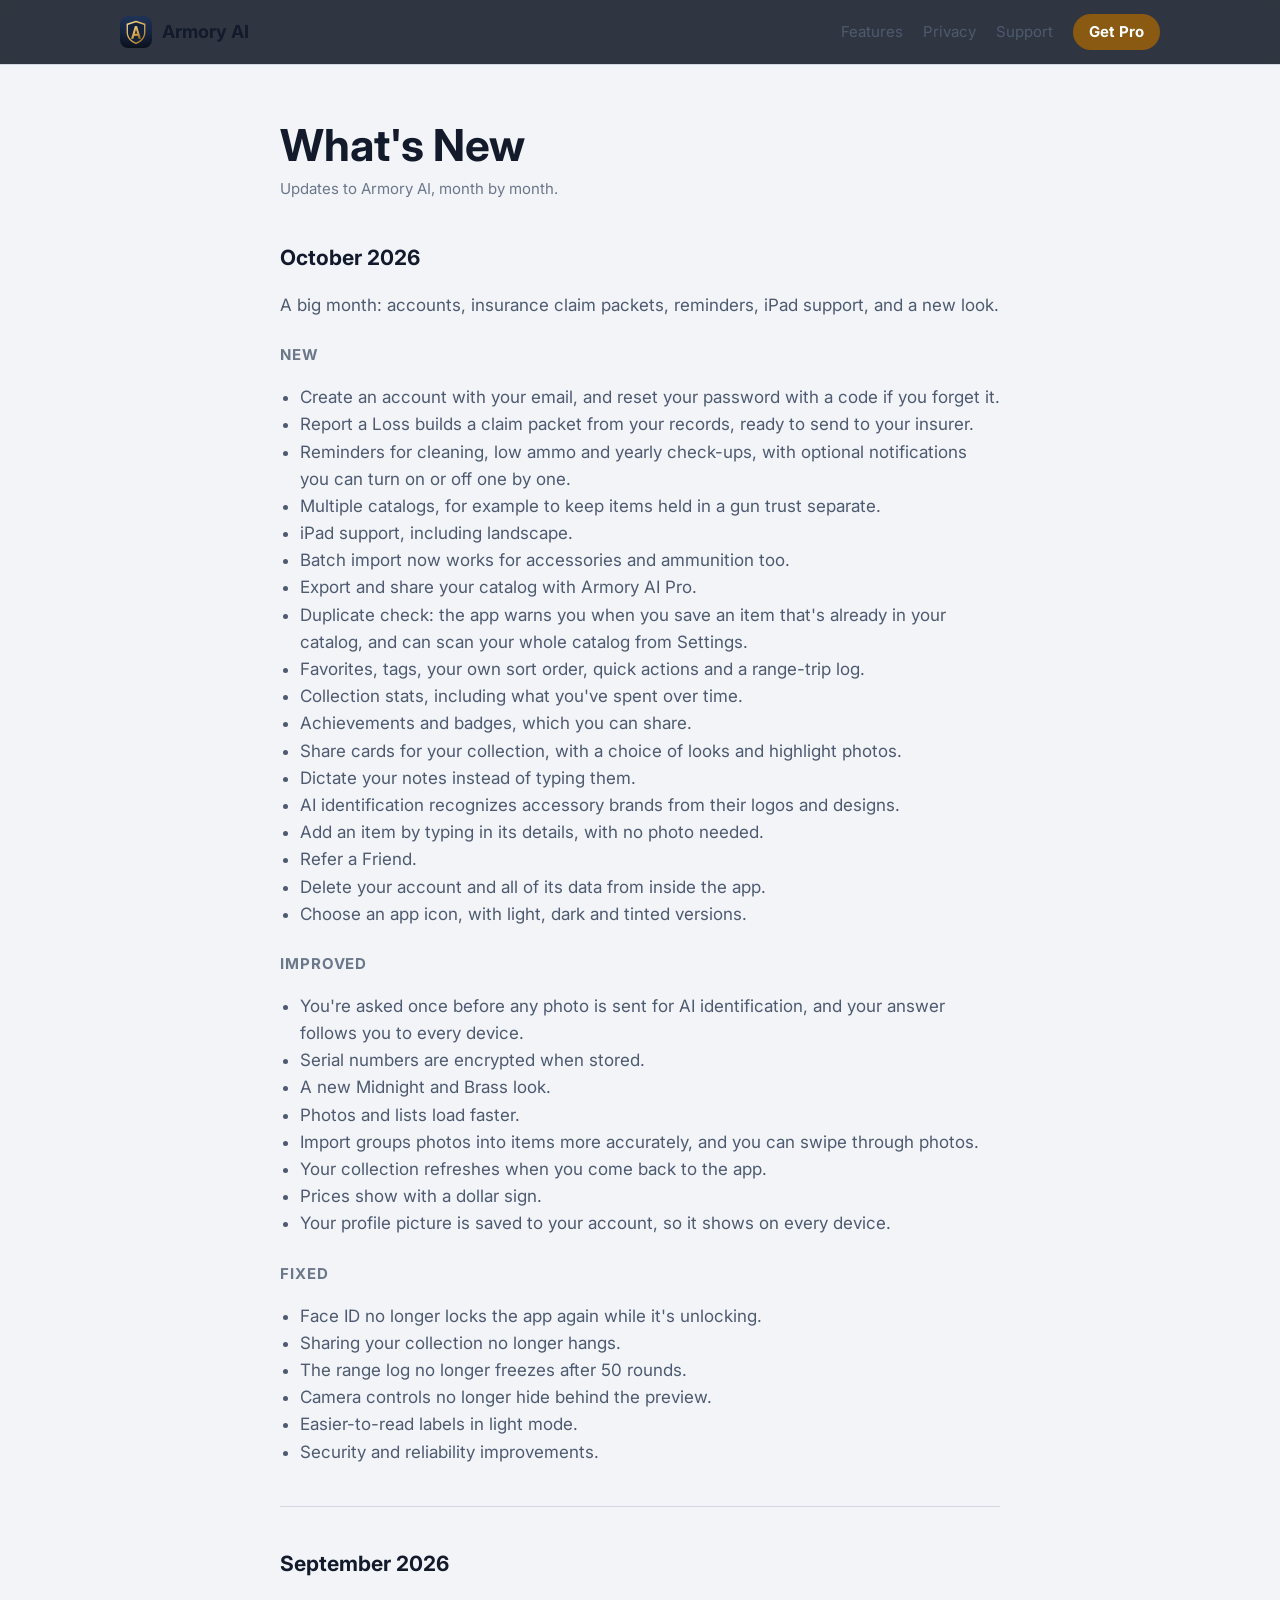
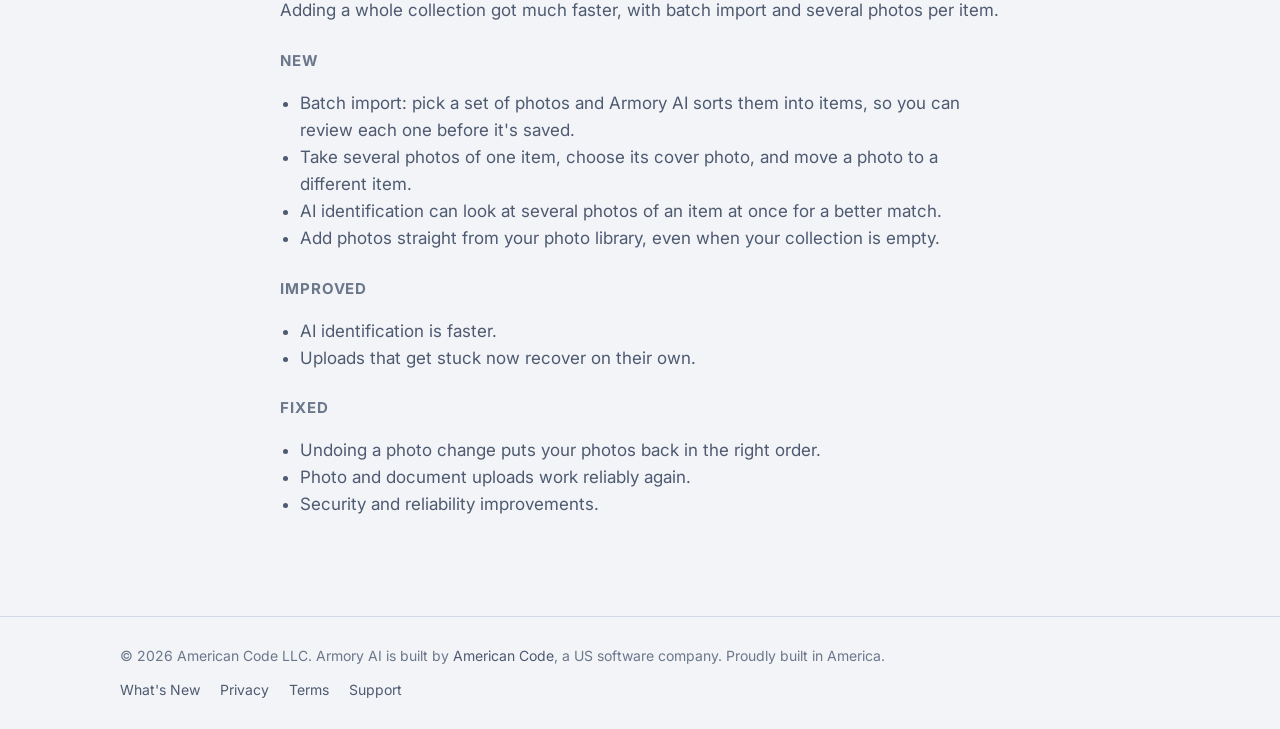
==== changelog/index.html @ abd6d8db "feat(site): What's New changelog page, one entry per month changelog/YYYY-MM.md is the source; scrip" ====
<!doctype html>
<html lang="en">
<head>
  <meta charset="utf-8">
  <meta name="viewport" content="width=device-width, initial-scale=1">
  <title>What's New · Armory AI</title>
  <meta name="description" content="What's new in Armory AI, the firearm inventory app for iPhone and iPad. October 2026: A big month: accounts, insurance claim packets, reminders, iPad support, and a new look.">
  <link rel="canonical" href="https://armoryai.app/changelog/">
  <meta name="theme-color" content="#0e1420">
  <link rel="icon" href="/assets/favicon.png">
  <link rel="apple-touch-icon" href="/assets/apple-touch-icon.png">
  <link rel="preconnect" href="https://fonts.googleapis.com">
  <link rel="preconnect" href="https://fonts.gstatic.com" crossorigin>
  <link href="https://fonts.googleapis.com/css2?family=Inter:wght@400;600;700&display=swap" rel="stylesheet">
  <link rel="stylesheet" href="/styles.css">
</head>
<body>
  <!-- Generated by scripts/build-site-changelog.py from changelog/*.md. Edit those files, not this one. -->
  <header class="site-header">
    <div class="wrap">
      <a class="brand" href="/"><img src="/assets/icon.png" alt="">Armory AI</a>
      <nav class="nav" aria-label="Main">
        <a href="/#features">Features</a>
        <a href="/privacy/">Privacy</a>
        <a href="/support/">Support</a>
        <a class="nav-cta" href="/pro/">Get Pro</a>
      </nav>
    </div>
  </header>
  <main>
    <article class="wrap prose">
      <h1>What's New</h1>
      <p class="effective">Updates to Armory AI, month by month.</p>
      <section class="release" id="2026-10">
      <h2>October 2026</h2>
      <p>A big month: accounts, insurance claim packets, reminders, iPad support, and a new look.</p>
      <h3>New</h3><ul><li>Create an account with your email, and reset your password with a code if you forget it.</li><li>Report a Loss builds a claim packet from your records, ready to send to your insurer.</li><li>Reminders for cleaning, low ammo and yearly check-ups, with optional notifications you can turn on or off one by one.</li><li>Multiple catalogs, for example to keep items held in a gun trust separate.</li><li>iPad support, including landscape.</li><li>Batch import now works for accessories and ammunition too.</li><li>Export and share your catalog with Armory AI Pro.</li><li>Duplicate check: the app warns you when you save an item that&#x27;s already in your catalog, and can scan your whole catalog from Settings.</li><li>Favorites, tags, your own sort order, quick actions and a range-trip log.</li><li>Collection stats, including what you&#x27;ve spent over time.</li><li>Achievements and badges, which you can share.</li><li>Share cards for your collection, with a choice of looks and highlight photos.</li><li>Dictate your notes instead of typing them.</li><li>AI identification recognizes accessory brands from their logos and designs.</li><li>Add an item by typing in its details, with no photo needed.</li><li>Refer a Friend.</li><li>Delete your account and all of its data from inside the app.</li><li>Choose an app icon, with light, dark and tinted versions.</li></ul>
      <h3>Improved</h3><ul><li>You&#x27;re asked once before any photo is sent for AI identification, and your answer follows you to every device.</li><li>Serial numbers are encrypted when stored.</li><li>A new Midnight and Brass look.</li><li>Photos and lists load faster.</li><li>Import groups photos into items more accurately, and you can swipe through photos.</li><li>Your collection refreshes when you come back to the app.</li><li>Prices show with a dollar sign.</li><li>Your profile picture is saved to your account, so it shows on every device.</li></ul>
      <h3>Fixed</h3><ul><li>Face ID no longer locks the app again while it&#x27;s unlocking.</li><li>Sharing your collection no longer hangs.</li><li>The range log no longer freezes after 50 rounds.</li><li>Camera controls no longer hide behind the preview.</li><li>Easier-to-read labels in light mode.</li><li>Security and reliability improvements.</li></ul>
      </section>
      <section class="release" id="2026-09">
      <h2>September 2026</h2>
      <p>Adding a whole collection got much faster, with batch import and several photos per item.</p>
      <h3>New</h3><ul><li>Batch import: pick a set of photos and Armory AI sorts them into items, so you can review each one before it&#x27;s saved.</li><li>Take several photos of one item, choose its cover photo, and move a photo to a different item.</li><li>AI identification can look at several photos of an item at once for a better match.</li><li>Add photos straight from your photo library, even when your collection is empty.</li></ul>
      <h3>Improved</h3><ul><li>AI identification is faster.</li><li>Uploads that get stuck now recover on their own.</li></ul>
      <h3>Fixed</h3><ul><li>Undoing a photo change puts your photos back in the right order.</li><li>Photo and document uploads work reliably again.</li><li>Security and reliability improvements.</li></ul>
      </section>
    </article>
  </main>
  <footer class="site-footer">
    <div class="wrap">
      <span>© 2026 American Code LLC. Armory AI is built by <a href="https://american-code.com" rel="noopener">American Code</a>, a US software company. Proudly built in America.</span>
      <nav aria-label="Footer">
        <a href="/changelog/">What's New</a>
        <a href="/privacy/">Privacy</a>
        <a href="/terms/">Terms</a>
        <a href="/support/">Support</a>
      </nav>
    </div>
  </footer>
</body>
</html>
---- styles.css ----
/* Armory AI site — "Midnight & Brass", matching client/constants/theme.ts. */
:root {
  --bg: #0e1420;
  --surface: #17202f;
  --surface-2: #212c3e;
  --border: #2a364a;
  --text: #eef1f6;
  --text-2: #a3aec0;
  --text-3: #6b778a;
  --brass: #e4b65e;
  --on-brass: #161006;
  --hero: #1d3157;
  --danger: #ff7a70;
  --max: 1080px;
  color-scheme: dark;
}
@media (prefers-color-scheme: light) {
  :root {
    --bg: #f2f4f8;
    --surface: #ffffff;
    --surface-2: #e6eaf1;
    --border: #d3d9e4;
    --text: #121a2b;
    --text-2: #4e5a70;
    --text-3: #6b778a;
    --brass: #8a5a12;
    --on-brass: #ffffff;
    --hero: #16233d;
    --danger: #b42318;
    color-scheme: light;
  }
}

* { box-sizing: border-box; }
[hidden] { display: none !important; }
html { -webkit-text-size-adjust: 100%; }
body {
  margin: 0;
  background: var(--bg);
  color: var(--text);
  font-family: Inter, system-ui, -apple-system, "Segoe UI", Roboto, sans-serif;
  font-size: 17px;
  line-height: 1.6;
}
a { color: var(--brass); }
img { max-width: 100%; display: block; }
.wrap { max-width: var(--max); margin: 0 auto; padding: 0 20px; }

/* Header */
.site-header { border-bottom: 1px solid var(--border); position: sticky; top: 0; z-index: 10; background: rgba(14, 20, 32, 0.85); -webkit-backdrop-filter: saturate(160%) blur(14px); backdrop-filter: saturate(160%) blur(14px); }
.site-header .wrap { display: flex; align-items: center; justify-content: space-between; gap: 16px; height: 64px; }
.brand { display: flex; align-items: center; gap: 10px; color: var(--text); text-decoration: none; font-weight: 700; font-size: 18px; white-space: nowrap; flex: none; }
.brand img { width: 32px; height: 32px; border-radius: 8px; }
.nav { display: flex; align-items: center; gap: 20px; font-size: 15px; white-space: nowrap; }
.nav a { color: var(--text-2); text-decoration: none; }
.nav a:hover, .nav a[aria-current="page"] { color: var(--text); }

/* Hero (always navy, like the app's summary card) */
.hero { background: radial-gradient(120% 90% at 80% 0%, #2a4577 0%, var(--hero) 45%, #0e1420 100%); color: #fff; }
.hero .wrap { display: grid; grid-template-columns: 1.1fr 0.9fr; gap: 48px; align-items: center; padding-top: 72px; padding-bottom: 72px; }
.eyebrow { color: #e8bc63; font-size: 13px; font-weight: 600; letter-spacing: 0.12em; text-transform: uppercase; margin: 0 0 12px; }
.hero h1 { font-size: clamp(40px, 6vw, 60px); line-height: 1.05; margin: 0 0 18px; letter-spacing: -0.02em; }
.hero .lede { font-size: 20px; color: #c9d2e1; margin: 0 0 32px; max-width: 34ch; }
.cta { display: flex; flex-wrap: wrap; gap: 12px; align-items: center; }
.badge-soon {
  display: inline-flex; align-items: center; gap: 10px;
  background: #e4b65e; color: #161006; font-weight: 600;
  padding: 12px 22px; border-radius: 999px; text-decoration: none;
}
.cta .note { color: #a3aec0; font-size: 15px; }
.phone {
  justify-self: center; width: min(300px, 80vw); aspect-ratio: 390 / 844;
  border-radius: 44px; padding: 10px; background: #05080d;
  box-shadow: 0 30px 80px rgba(0, 0, 0, 0.5), inset 0 0 0 1px #2a364a;
}
.phone img, .phone video { width: 100%; height: 100%; object-fit: cover; object-position: top; border-radius: 34px; display: block; }

/* Features */
.section { padding: 80px 0; }
.section h2 { font-size: clamp(28px, 4vw, 38px); line-height: 1.15; margin: 0 0 12px; letter-spacing: -0.01em; }
.section .sub { color: var(--text-2); margin: 0 0 40px; max-width: 60ch; }
.grid { display: grid; grid-template-columns: repeat(2, 1fr); gap: 20px; }
.card { background: var(--surface); border: 1px solid var(--border); border-radius: 18px; padding: 28px; }
.card .icon {
  width: 44px; height: 44px; border-radius: 12px; background: var(--surface-2);
  display: grid; place-items: center; margin-bottom: 16px; color: var(--brass);
}
.card h3 { margin: 0 0 6px; font-size: 20px; }
.card p { margin: 0; color: var(--text-2); }

.band { background: var(--surface); border-top: 1px solid var(--border); border-bottom: 1px solid var(--border); }
.checks { list-style: none; padding: 0; margin: 0; display: grid; grid-template-columns: repeat(2, 1fr); gap: 14px 32px; }
.checks li { display: flex; gap: 12px; color: var(--text-2); }
.checks li::before { content: ""; flex: none; width: 8px; height: 8px; margin-top: 10px; border-radius: 2px; background: var(--brass); transform: rotate(45deg); }
.checks strong { color: var(--text); }

/* Prose pages (privacy, terms, support) */
.prose { max-width: 760px; padding-top: 56px; padding-bottom: 80px; }
.prose h1 { font-size: clamp(32px, 5vw, 44px); line-height: 1.1; margin: 0 0 8px; }
.prose .effective { color: var(--text-3); font-size: 15px; margin: 0 0 32px; }
.prose h2 { font-size: 21px; margin: 40px 0 10px; }
.prose p, .prose li { color: var(--text-2); }
.prose ul { padding-left: 20px; }
.prose .release + .release { border-top: 1px solid var(--border); margin-top: 40px; }
.prose h3 { font-size: 15px; text-transform: uppercase; letter-spacing: .06em; color: var(--text-3); margin: 24px 0 6px; }
.contact-card { background: var(--surface); border: 1px solid var(--border); border-radius: 18px; padding: 24px 28px; margin: 24px 0 8px; }
.contact-card a { font-size: 20px; font-weight: 600; }

/* Pro checkout (website/pro/) */
.hero-compact .wrap { grid-template-columns: 1fr; padding-top: 56px; padding-bottom: 56px; }
.hero-compact h1 { font-size: clamp(32px, 5vw, 48px); max-width: 20ch; }
.checkout { max-width: 640px; }
.hero-compact + .section { padding-top: 48px; }
.step { border: 0; padding: 0; margin: 0 0 36px; min-width: 0; }
.step legend { display: flex; align-items: center; gap: 12px; font-size: 21px; font-weight: 700; margin-bottom: 16px; padding: 0; }
.step-num { width: 28px; height: 28px; border-radius: 50%; background: var(--brass); color: var(--on-brass); display: grid; place-items: center; font-size: 15px; }
.plans { display: grid; gap: 12px; margin-bottom: 20px; }
.plan { display: block; cursor: pointer; }
.plan input { position: absolute; opacity: 0; pointer-events: none; }
.plan-body { display: grid; grid-template-columns: 1fr auto; gap: 2px 16px; align-items: center; background: var(--surface); border: 1px solid var(--border); border-radius: 18px; padding: 18px 22px; }
.plan input:checked + .plan-body { border: 2px solid var(--brass); padding: 17px 21px; }
.plan input:focus-visible + .plan-body { outline: 2px solid var(--brass); outline-offset: 3px; }
.plan-top { display: flex; align-items: center; gap: 10px; }
.plan-price { grid-row: span 2; font-size: 26px; font-weight: 700; }
.plan-price small { font-size: 15px; font-weight: 400; color: var(--text-2); }
.plan-note { color: var(--text-2); font-size: 15px; }
.pill { background: var(--brass); color: var(--on-brass); font-size: 13px; font-weight: 700; border-radius: 999px; padding: 2px 10px; }
.field { display: grid; gap: 6px; margin-bottom: 16px; font-weight: 600; font-size: 15px; }
.field small { font-weight: 400; color: var(--text-3); }
.field input { font: inherit; font-weight: 400; color: var(--text); background: var(--surface); border: 1px solid var(--border); border-radius: 12px; padding: 12px 14px; width: 100%; }
.field input:focus { outline: 2px solid var(--brass); outline-offset: 1px; border-color: transparent; }
.field .hint { color: var(--text-3); font-size: 14px; }
.muted { color: var(--text-2); margin: 0 0 16px; }
.tabs { display: flex; gap: 6px; background: var(--surface); border: 1px solid var(--border); border-radius: 12px; padding: 4px; margin-bottom: 18px; }
.tabs button { flex: 1; font: inherit; font-size: 15px; font-weight: 600; color: var(--text-2); background: none; border: 0; border-radius: 9px; padding: 9px; cursor: pointer; }
.tabs button[aria-selected="true"] { background: var(--surface-2); color: var(--text); }
.check { display: flex; gap: 10px; align-items: flex-start; color: var(--text-2); font-size: 15px; margin-bottom: 8px; }
.check input { margin-top: 5px; accent-color: var(--brass); }
.button { width: 100%; font: inherit; font-weight: 700; color: var(--on-brass); background: var(--brass); border: 0; border-radius: 14px; padding: 15px; cursor: pointer; }
.button:disabled { opacity: 0.55; cursor: default; }
.error { color: var(--danger); margin: 0 0 14px; }
.fine { color: var(--text-3); font-size: 14px; margin: 16px 0 0; }
.notice { background: var(--surface); border: 1px solid var(--border); border-radius: 18px; padding: 18px 22px; margin: 20px 0 0; color: var(--text-2); }
.notice-success { border-color: var(--brass); margin: 0; }
.notice-success h2 { margin: 0 0 8px; color: var(--text); }
.notice-success p { margin: 0; }

/* Pricing (home) */
.link-cta { color: #e8bc63; font-weight: 600; text-decoration: none; }
.link-cta:hover { text-decoration: underline; }
.tiers { display: grid; grid-template-columns: 1fr 1.15fr; gap: 20px; align-items: start; }
.tier { background: var(--surface); border: 1px solid var(--border); border-radius: 18px; padding: 28px; }
.tier-pro { border: 2px solid var(--brass); padding: 27px; }
.tier h3 { margin: 0; font-size: 22px; }
.tier-head { display: flex; align-items: center; gap: 10px; flex-wrap: wrap; }
.tier-price { font-size: 40px; font-weight: 700; margin: 10px 0 0; line-height: 1.1; }
.tier-price small { font-size: 17px; font-weight: 400; color: var(--text-2); }
.tier-alt { color: var(--text-2); margin: 6px 0 0; font-size: 15px; }
.tier-list { list-style: none; padding: 0; margin: 20px 0 24px; display: grid; gap: 10px; }
.tier-list li { display: flex; gap: 10px; color: var(--text-2); }
.tier-list li::before { content: "✓"; color: var(--brass); font-weight: 700; }
.tier-list strong { color: var(--text); }
.tier .button { display: block; text-align: center; text-decoration: none; }
.tier-fine { color: var(--text-3); font-size: 15px; margin: 20px 0 0; }

/* How it works (home) */
.steps { list-style: none; padding: 0; margin: 0; display: grid; grid-template-columns: repeat(3, 1fr); gap: 24px; }
.step-card { position: relative; }
.step-card { text-align: center; }
.step-card img { width: min(240px, 100%); height: auto; aspect-ratio: 600 / 1244; object-fit: cover; object-position: top; margin: 0 auto; border-radius: 30px; padding: 7px; background: #05080d; box-shadow: 0 16px 40px rgba(0, 0, 0, 0.35), inset 0 0 0 1px #2a364a; }
.step-n { position: absolute; top: -10px; left: calc(50% - 132px); width: 32px; height: 32px; border-radius: 50%; background: var(--brass); color: var(--on-brass); display: grid; place-items: center; font-weight: 700; }
.step-card h3 { margin: 18px 0 4px; font-size: 20px; }
.step-card p { margin: 0; color: var(--text-2); }
.steps-cta { display: flex; align-items: center; gap: 20px; margin: 36px 0 0; }
.button-inline { width: auto; display: inline-block; padding: 14px 34px; text-decoration: none; }
.band-soft { background: var(--surface); border-top: 1px solid var(--border); border-bottom: 1px solid var(--border); }
.band-soft .card { background: var(--bg); }

.button-hero { font-size: 18px; padding: 15px 30px; }
.hero-note { color: #a3aec0; font-size: 15px; margin: 16px 0 0; max-width: 40ch; }
.nav-cta { background: var(--brass); color: var(--on-brass) !important; font-weight: 700; padding: 6px 16px; border-radius: 999px; }

/* USA touches */
.flag { display: inline-block; vertical-align: -1px; margin-right: 8px; border-radius: 2px; box-shadow: 0 0 0 1px rgba(255, 255, 255, 0.15); }
.trust { border-bottom: 1px solid var(--border); background: var(--surface); }
.trust .wrap { display: flex; flex-wrap: wrap; justify-content: space-between; gap: 10px 28px; padding-top: 18px; padding-bottom: 18px; font-size: 15px; font-weight: 600; color: var(--text-2); }
.trust span { display: inline-flex; align-items: center; }
.trust span:not(:first-child)::before { content: ""; width: 7px; height: 7px; margin-right: 10px; border-radius: 2px; background: var(--brass); transform: rotate(45deg); }
.trust a { color: var(--text); text-decoration: none; margin-left: 4px; }
.trust a:hover { text-decoration: underline; }

.pro-tag { display: inline-block; vertical-align: middle; font-size: 12px; font-weight: 700; color: var(--brass); border: 1px solid var(--brass); border-radius: 6px; padding: 0 6px; margin-left: 6px; }

/* Batch import (home) */
.split { display: grid; grid-template-columns: 0.8fr 1.2fr; gap: 56px; align-items: center; }
.phone-sm { width: min(280px, 72vw); }
.eyebrow-dark { color: var(--brass); font-size: 13px; font-weight: 600; letter-spacing: 0.12em; text-transform: uppercase; margin: 0 0 12px; }
.split .tier-list { margin-top: 0; }
@media (max-width: 760px) { .split { grid-template-columns: 1fr; gap: 32px; } }

/* Footer */
.site-footer { border-top: 1px solid var(--border); color: var(--text-3); font-size: 14px; }
.site-footer .wrap { display: flex; flex-wrap: wrap; gap: 12px 24px; justify-content: space-between; padding-top: 28px; padding-bottom: 28px; }
.site-footer nav { display: flex; gap: 20px; }
.site-footer a { color: var(--text-2); text-decoration: none; }

@media (max-width: 760px) {
  .hero .wrap { grid-template-columns: 1fr; padding-top: 48px; padding-bottom: 56px; gap: 40px; }
  .grid, .checks, .tiers, .steps { grid-template-columns: 1fr; }
  .trust .wrap { justify-content: flex-start; }
  .section { padding: 56px 0; }
  .nav { gap: 14px; font-size: 14px; }
}

/* Phones: logo and Get Pro in the header (Support is in the footer), and
   full-width calls to action. */
@media (max-width: 560px) {
  body { font-size: 16px; }
  .wrap { padding: 0 16px; }
  .site-header .wrap { height: 56px; }
  .brand { font-size: 17px; }
  .brand img { width: 30px; height: 30px; }
  .nav { gap: 16px; font-size: 15px; }
  .nav a:not(.nav-cta):not(.nav-keep):not([aria-current]) { display: none; }
  .hero .wrap { padding-top: 36px; padding-bottom: 48px; gap: 36px; }
  .eyebrow, .eyebrow-dark { font-size: 12px; letter-spacing: 0.08em; line-height: 1.5; }
  .hero h1 { font-size: 40px; }
  .hero .lede { font-size: 18px; margin-bottom: 26px; }
  .cta { flex-direction: column; align-items: stretch; gap: 14px; }
  .cta .button-inline, .button-hero { display: block; width: 100%; text-align: center; }
  .cta .link-cta { text-align: center; }
  .hero-note { text-align: center; max-width: none; }
  .steps-cta { flex-direction: column; align-items: stretch; gap: 14px; text-align: center; }
  .steps-cta .button-inline { display: block; text-align: center; }
  .card, .tier { padding: 22px; }
  .tier-pro { padding: 21px; }
  .tier-price { font-size: 34px; }
  .trust .wrap { font-size: 14px; gap: 8px 20px; }
  .site-footer .wrap { flex-direction: column; }
  .site-footer nav { flex-wrap: wrap; gap: 10px 20px; }
}
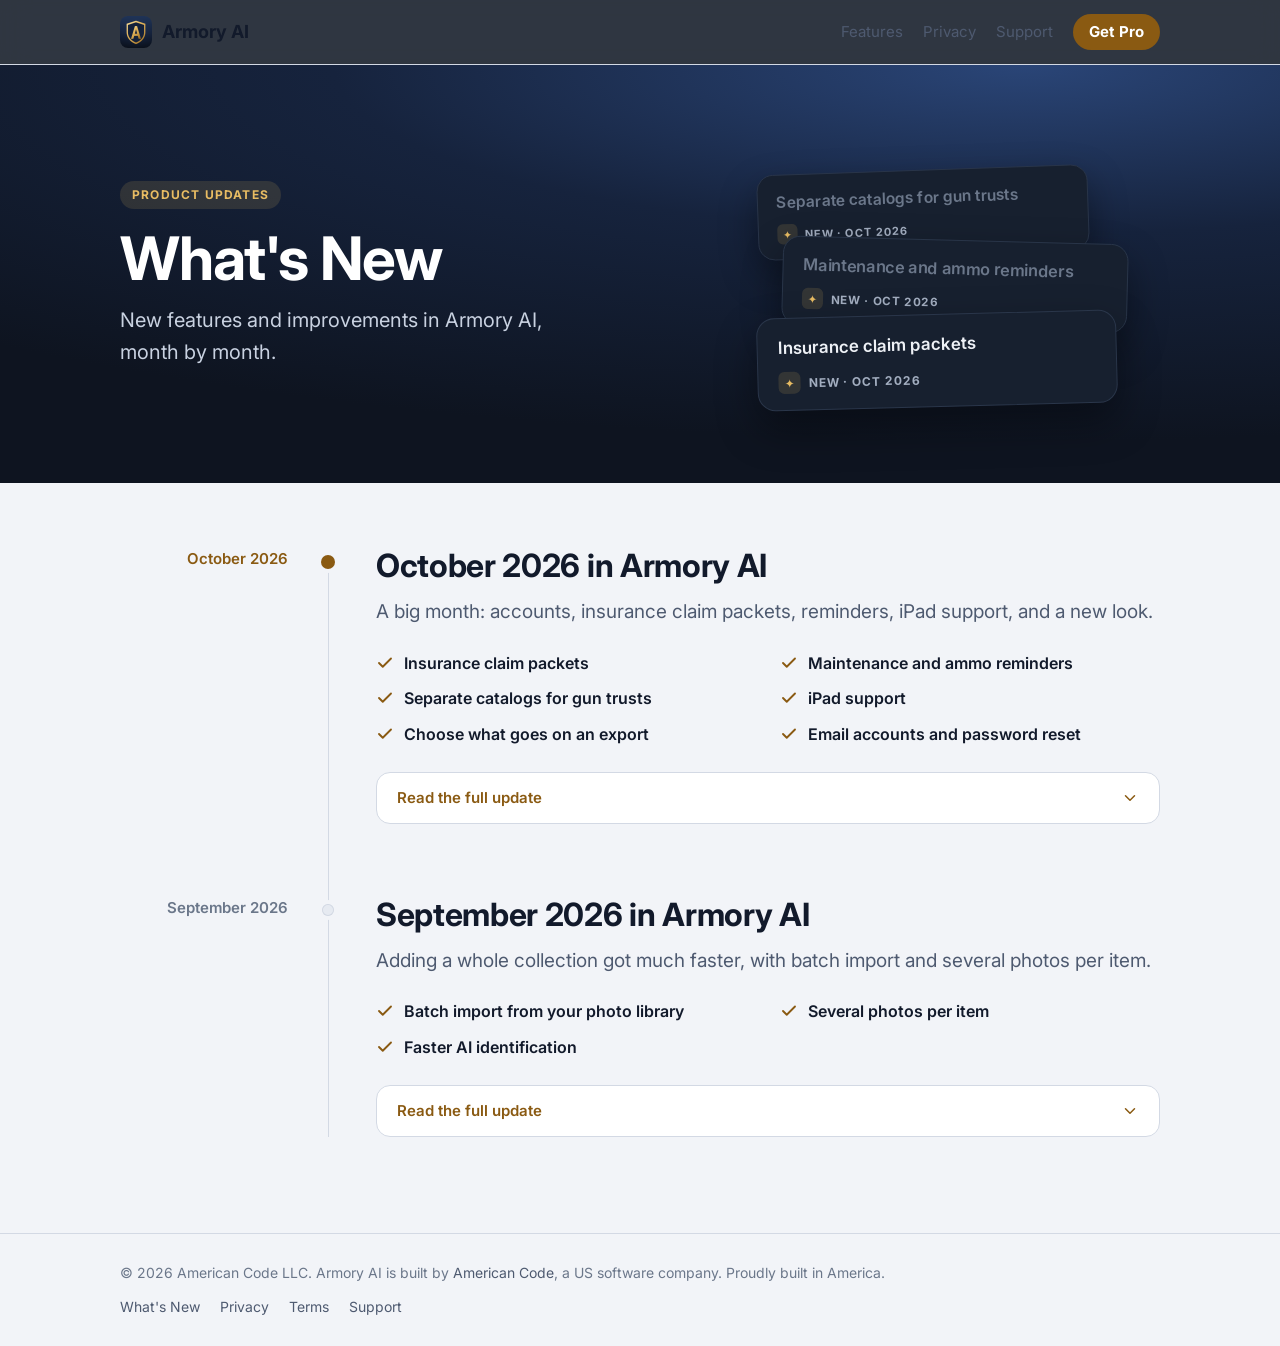
==== commit 7b92e708: "feat(site): timeline layout for What's New Each month now sits on a timeline: the month on the left," ====
--- a/changelog/index.html
+++ b/changelog/index.html
@@ -28,24 +28,38 @@
     </div>
   </header>
   <main>
-    <article class="wrap prose">
-      <h1>What's New</h1>
-      <p class="effective">Updates to Armory AI, month by month.</p>
-      <section class="release" id="2026-10">
-      <h2>October 2026</h2>
-      <p>A big month: accounts, insurance claim packets, reminders, iPad support, and a new look.</p>
-      <h3>New</h3><ul><li>Create an account with your email, and reset your password with a code if you forget it.</li><li>Report a Loss builds a claim packet from your records, ready to send to your insurer.</li><li>Reminders for cleaning, low ammo and yearly check-ups, with optional notifications you can turn on or off one by one.</li><li>Multiple catalogs, for example to keep items held in a gun trust separate.</li><li>iPad support, including landscape.</li><li>Batch import now works for accessories and ammunition too.</li><li>Export and share your catalog with Armory AI Pro.</li><li>Duplicate check: the app warns you when you save an item that&#x27;s already in your catalog, and can scan your whole catalog from Settings.</li><li>Favorites, tags, your own sort order, quick actions and a range-trip log.</li><li>Collection stats, including what you&#x27;ve spent over time.</li><li>Achievements and badges, which you can share.</li><li>Share cards for your collection, with a choice of looks and highlight photos.</li><li>Dictate your notes instead of typing them.</li><li>AI identification recognizes accessory brands from their logos and designs.</li><li>Add an item by typing in its details, with no photo needed.</li><li>Refer a Friend.</li><li>Delete your account and all of its data from inside the app.</li><li>Choose an app icon, with light, dark and tinted versions.</li></ul>
-      <h3>Improved</h3><ul><li>You&#x27;re asked once before any photo is sent for AI identification, and your answer follows you to every device.</li><li>Serial numbers are encrypted when stored.</li><li>A new Midnight and Brass look.</li><li>Photos and lists load faster.</li><li>Import groups photos into items more accurately, and you can swipe through photos.</li><li>Your collection refreshes when you come back to the app.</li><li>Prices show with a dollar sign.</li><li>Your profile picture is saved to your account, so it shows on every device.</li></ul>
-      <h3>Fixed</h3><ul><li>Face ID no longer locks the app again while it&#x27;s unlocking.</li><li>Sharing your collection no longer hangs.</li><li>The range log no longer freezes after 50 rounds.</li><li>Camera controls no longer hide behind the preview.</li><li>Easier-to-read labels in light mode.</li><li>Security and reliability improvements.</li></ul>
-      </section>
-      <section class="release" id="2026-09">
-      <h2>September 2026</h2>
-      <p>Adding a whole collection got much faster, with batch import and several photos per item.</p>
-      <h3>New</h3><ul><li>Batch import: pick a set of photos and Armory AI sorts them into items, so you can review each one before it&#x27;s saved.</li><li>Take several photos of one item, choose its cover photo, and move a photo to a different item.</li><li>AI identification can look at several photos of an item at once for a better match.</li><li>Add photos straight from your photo library, even when your collection is empty.</li></ul>
-      <h3>Improved</h3><ul><li>AI identification is faster.</li><li>Uploads that get stuck now recover on their own.</li></ul>
-      <h3>Fixed</h3><ul><li>Undoing a photo change puts your photos back in the right order.</li><li>Photo and document uploads work reliably again.</li><li>Security and reliability improvements.</li></ul>
-      </section>
-    </article>
+    <section class="hero tl-hero">
+      <div class="wrap">
+        <div>
+          <span class="tl-pill">Product updates</span>
+          <h1>What's New</h1>
+          <p class="lede">New features and improvements in Armory AI, month by month.</p>
+        </div>
+        <div class="hl-stack" aria-label="Latest highlights"><div class="hl-card hl-card-2"><p>Separate catalogs for gun trusts</p><span class="hl-tag"><span class="hl-icon" aria-hidden="true">✦</span>New · Oct 2026</span></div><div class="hl-card hl-card-1"><p>Maintenance and ammo reminders</p><span class="hl-tag"><span class="hl-icon" aria-hidden="true">✦</span>New · Oct 2026</span></div><div class="hl-card hl-card-0"><p>Insurance claim packets</p><span class="hl-tag"><span class="hl-icon" aria-hidden="true">✦</span>New · Oct 2026</span></div></div>
+      </div>
+    </section>
+    <div class="wrap timeline">
+      <article class="tl-entry tl-latest" id="2026-10">
+          <div class="tl-date"><time datetime="2026-10">October 2026</time></div>
+          <span class="tl-dot" aria-hidden="true"></span>
+          <div class="tl-body">
+            <h2><a href="#2026-10">October 2026 in Armory AI</a></h2>
+            <p class="tl-summary">A big month: accounts, insurance claim packets, reminders, iPad support, and a new look.</p>
+            <ul class="tl-highlights"><li><svg viewBox="0 0 24 24" aria-hidden="true"><path d="M20 6 9 17l-5-5"/></svg>Insurance claim packets</li><li><svg viewBox="0 0 24 24" aria-hidden="true"><path d="M20 6 9 17l-5-5"/></svg>Maintenance and ammo reminders</li><li><svg viewBox="0 0 24 24" aria-hidden="true"><path d="M20 6 9 17l-5-5"/></svg>Separate catalogs for gun trusts</li><li><svg viewBox="0 0 24 24" aria-hidden="true"><path d="M20 6 9 17l-5-5"/></svg>iPad support</li><li><svg viewBox="0 0 24 24" aria-hidden="true"><path d="M20 6 9 17l-5-5"/></svg>Choose what goes on an export</li><li><svg viewBox="0 0 24 24" aria-hidden="true"><path d="M20 6 9 17l-5-5"/></svg>Email accounts and password reset</li></ul>
+            <details class="tl-details"><summary><span class="tl-more">Read the full update</span><span class="tl-less">Hide details</span><svg viewBox="0 0 24 24" aria-hidden="true"><path d="m6 9 6 6 6-6"/></svg></summary><div class="tl-full"><h3>New</h3><ul><li>Create an account with your email, and reset your password with a code if you forget it.</li><li>Report a Loss builds a claim packet from your records, ready to send to your insurer.</li><li>Reminders for cleaning, low ammo and yearly check-ups, with optional notifications you can turn on or off one by one.</li><li>Multiple catalogs, for example to keep items held in a gun trust separate.</li><li>iPad support, including landscape.</li><li>Batch import now works for accessories and ammunition too.</li><li>Export and share your catalog with Armory AI Pro.</li><li>Choose what goes on an export: show serial numbers in full, only the last 4, or not at all, and leave out values, purchase dates, notes or photos.</li><li>Duplicate check: the app warns you when you save an item that&#x27;s already in your catalog, and can scan your whole catalog from Settings.</li><li>Favorites, tags, your own sort order, quick actions and a range-trip log.</li><li>Collection stats, including what you&#x27;ve spent over time.</li><li>Achievements and badges, which you can share.</li><li>Share cards for your collection, with a choice of looks and highlight photos.</li><li>Dictate your notes instead of typing them.</li><li>AI identification recognizes accessory brands from their logos and designs.</li><li>Add an item by typing in its details, with no photo needed.</li><li>Refer a Friend.</li><li>Delete your account and all of its data from inside the app.</li><li>Choose an app icon, with light, dark and tinted versions.</li></ul><h3>Improved</h3><ul><li>You&#x27;re asked once before any photo is sent for AI identification, and your answer follows you to every device.</li><li>Serial numbers are encrypted when stored.</li><li>A new Midnight and Brass look.</li><li>Photos and lists load faster.</li><li>Import groups photos into items more accurately, and you can swipe through photos.</li><li>Your collection refreshes when you come back to the app.</li><li>Prices show with a dollar sign.</li><li>Your profile picture is saved to your account, so it shows on every device.</li></ul><h3>Fixed</h3><ul><li>Face ID no longer locks the app again while it&#x27;s unlocking.</li><li>Sharing your collection no longer hangs.</li><li>The range log no longer freezes after 50 rounds.</li><li>Camera controls no longer hide behind the preview.</li><li>Easier-to-read labels in light mode.</li><li>Security and reliability improvements.</li></ul></div></details>
+          </div>
+        </article>
+      <article class="tl-entry" id="2026-09">
+          <div class="tl-date"><time datetime="2026-09">September 2026</time></div>
+          <span class="tl-dot" aria-hidden="true"></span>
+          <div class="tl-body">
+            <h2><a href="#2026-09">September 2026 in Armory AI</a></h2>
+            <p class="tl-summary">Adding a whole collection got much faster, with batch import and several photos per item.</p>
+            <ul class="tl-highlights"><li><svg viewBox="0 0 24 24" aria-hidden="true"><path d="M20 6 9 17l-5-5"/></svg>Batch import from your photo library</li><li><svg viewBox="0 0 24 24" aria-hidden="true"><path d="M20 6 9 17l-5-5"/></svg>Several photos per item</li><li><svg viewBox="0 0 24 24" aria-hidden="true"><path d="M20 6 9 17l-5-5"/></svg>Faster AI identification</li></ul>
+            <details class="tl-details"><summary><span class="tl-more">Read the full update</span><span class="tl-less">Hide details</span><svg viewBox="0 0 24 24" aria-hidden="true"><path d="m6 9 6 6 6-6"/></svg></summary><div class="tl-full"><h3>New</h3><ul><li>Batch import: pick a set of photos and Armory AI sorts them into items, so you can review each one before it&#x27;s saved.</li><li>Take several photos of one item, choose its cover photo, and move a photo to a different item.</li><li>AI identification can look at several photos of an item at once for a better match.</li><li>Add photos straight from your photo library, even when your collection is empty.</li></ul><h3>Improved</h3><ul><li>AI identification is faster.</li><li>Uploads that get stuck now recover on their own.</li></ul><h3>Fixed</h3><ul><li>Undoing a photo change puts your photos back in the right order.</li><li>Photo and document uploads work reliably again.</li><li>Security and reliability improvements.</li></ul></div></details>
+          </div>
+        </article>
+    </div>
   </main>
   <footer class="site-footer">
     <div class="wrap">
--- a/styles.css
+++ b/styles.css
@@ -198,6 +198,67 @@
 .split .tier-list { margin-top: 0; }
 @media (max-width: 760px) { .split { grid-template-columns: 1fr; gap: 32px; } }
 
+/* What's New (website/changelog/): a timeline with the month on the left, a
+   line with a dot per month, and each month's notes folded under its
+   highlights. On phones the line goes and the month sits above each entry. */
+.tl-hero .wrap { padding-top: 64px; padding-bottom: 64px; }
+.tl-hero h1 { margin-bottom: 14px; }
+.tl-hero .lede { margin: 0; }
+.tl-pill { display: inline-block; margin-bottom: 18px; padding: 4px 12px; border-radius: 999px; background: rgba(228, 182, 94, 0.14); color: #e8bc63; font-size: 12px; font-weight: 700; letter-spacing: 0.1em; text-transform: uppercase; }
+.hl-stack { position: relative; height: 290px; display: flex; align-items: flex-end; justify-content: center; padding-bottom: 12px; }
+.hl-card { position: absolute; width: min(360px, 88%); background: #17202f; border: 1px solid #2a364a; border-radius: 18px; padding: 16px 20px; box-shadow: 0 18px 40px rgba(0, 0, 0, 0.4); }
+.hl-card p { margin: 0; color: #eef1f6; font-weight: 600; white-space: nowrap; overflow: hidden; text-overflow: ellipsis; }
+.hl-card-0 { transform: rotate(-1.5deg); }
+.hl-card-1 { transform: translate(18px, -76px) scale(0.96) rotate(1.5deg); }
+.hl-card-1 p, .hl-card-2 p { color: #6b778a; }
+.hl-card-2 { transform: translate(-14px, -148px) scale(0.92) rotate(-2deg); }
+.hl-tag { display: flex; align-items: center; gap: 8px; margin-top: 10px; color: #a3aec0; font-size: 12px; font-weight: 700; letter-spacing: 0.08em; text-transform: uppercase; }
+.hl-icon { display: grid; place-items: center; width: 22px; height: 22px; border-radius: 6px; background: rgba(228, 182, 94, 0.14); color: #e8bc63; font-size: 12px; letter-spacing: 0; }
+
+.timeline { position: relative; padding-top: 64px; padding-bottom: 96px; --tl-col: 13rem; }
+.timeline::before { content: ""; position: absolute; top: 72px; bottom: 96px; left: calc(20px + var(--tl-col)); width: 1px; background: var(--border); }
+.tl-entry { position: relative; display: grid; grid-template-columns: var(--tl-col) 1fr; scroll-margin-top: 88px; }
+.tl-entry + .tl-entry { margin-top: 72px; }
+.tl-date { padding-right: 40px; text-align: right; }
+.tl-date time { position: sticky; top: 96px; display: block; color: var(--text-3); font-size: 15px; font-weight: 600; }
+.tl-latest .tl-date time { color: var(--brass); }
+.tl-dot { position: absolute; top: 8px; left: var(--tl-col); width: 12px; height: 12px; border-radius: 50%; background: var(--surface-2); box-shadow: 0 0 0 4px var(--bg), inset 0 0 0 1px var(--border); transform: translateX(-50%); }
+.tl-latest .tl-dot { width: 14px; height: 14px; background: var(--brass); box-shadow: 0 0 0 4px var(--bg); }
+.tl-body { padding-left: 48px; min-width: 0; }
+.tl-body h2 { margin: 0 0 12px; font-size: clamp(26px, 3.4vw, 32px); line-height: 1.2; letter-spacing: -0.01em; }
+.tl-body h2 a { color: var(--text); text-decoration: none; }
+.tl-body h2 a:hover { color: var(--brass); }
+.tl-summary { margin: 0 0 24px; color: var(--text-2); font-size: 19px; line-height: 1.55; }
+.tl-highlights { list-style: none; margin: 0 0 24px; padding: 0; display: grid; grid-template-columns: repeat(2, 1fr); gap: 10px 24px; }
+.tl-highlights li { display: flex; gap: 10px; align-items: flex-start; font-size: 16px; font-weight: 600; }
+.tl-highlights svg { flex: none; width: 18px; height: 18px; margin-top: 3px; fill: none; stroke: var(--brass); stroke-width: 2.5; stroke-linecap: round; stroke-linejoin: round; }
+.tl-details { background: var(--surface); border: 1px solid var(--border); border-radius: 14px; }
+.tl-details summary { display: flex; align-items: center; justify-content: space-between; gap: 12px; padding: 13px 20px; cursor: pointer; list-style: none; color: var(--brass); font-size: 15px; font-weight: 600; }
+.tl-details summary::-webkit-details-marker { display: none; }
+.tl-details summary svg { width: 18px; height: 18px; fill: none; stroke: currentColor; stroke-width: 2; stroke-linecap: round; stroke-linejoin: round; transition: transform 0.2s; }
+.tl-details[open] summary svg { transform: rotate(180deg); }
+.tl-less, .tl-details[open] .tl-more { display: none; }
+.tl-details[open] .tl-less { display: inline; }
+.tl-full { padding: 0 20px 20px; }
+.tl-full h3 { margin: 20px 0 6px; color: var(--text-3); font-size: 13px; letter-spacing: 0.08em; text-transform: uppercase; }
+.tl-full h3:first-child { margin-top: 4px; }
+.tl-full ul { margin: 0; padding-left: 20px; }
+.tl-full li { color: var(--text-2); font-size: 16px; margin-bottom: 6px; }
+
+@media (max-width: 760px) {
+  .tl-hero .wrap { gap: 28px; padding-top: 44px; padding-bottom: 48px; }
+  .hl-stack { height: 250px; }
+  .timeline { padding-top: 40px; padding-bottom: 64px; }
+  .timeline::before, .tl-dot { display: none; }
+  .tl-entry { display: block; }
+  .tl-entry + .tl-entry { margin-top: 48px; padding-top: 32px; border-top: 1px solid var(--border); }
+  .tl-date { padding: 0; margin-bottom: 8px; text-align: left; }
+  .tl-date time { position: static; }
+  .tl-body { padding-left: 0; }
+  .tl-summary { font-size: 17px; }
+  .tl-highlights { grid-template-columns: 1fr; }
+}
+
 /* Footer */
 .site-footer { border-top: 1px solid var(--border); color: var(--text-3); font-size: 14px; }
 .site-footer .wrap { display: flex; flex-wrap: wrap; gap: 12px 24px; justify-content: space-between; padding-top: 28px; padding-bottom: 28px; }
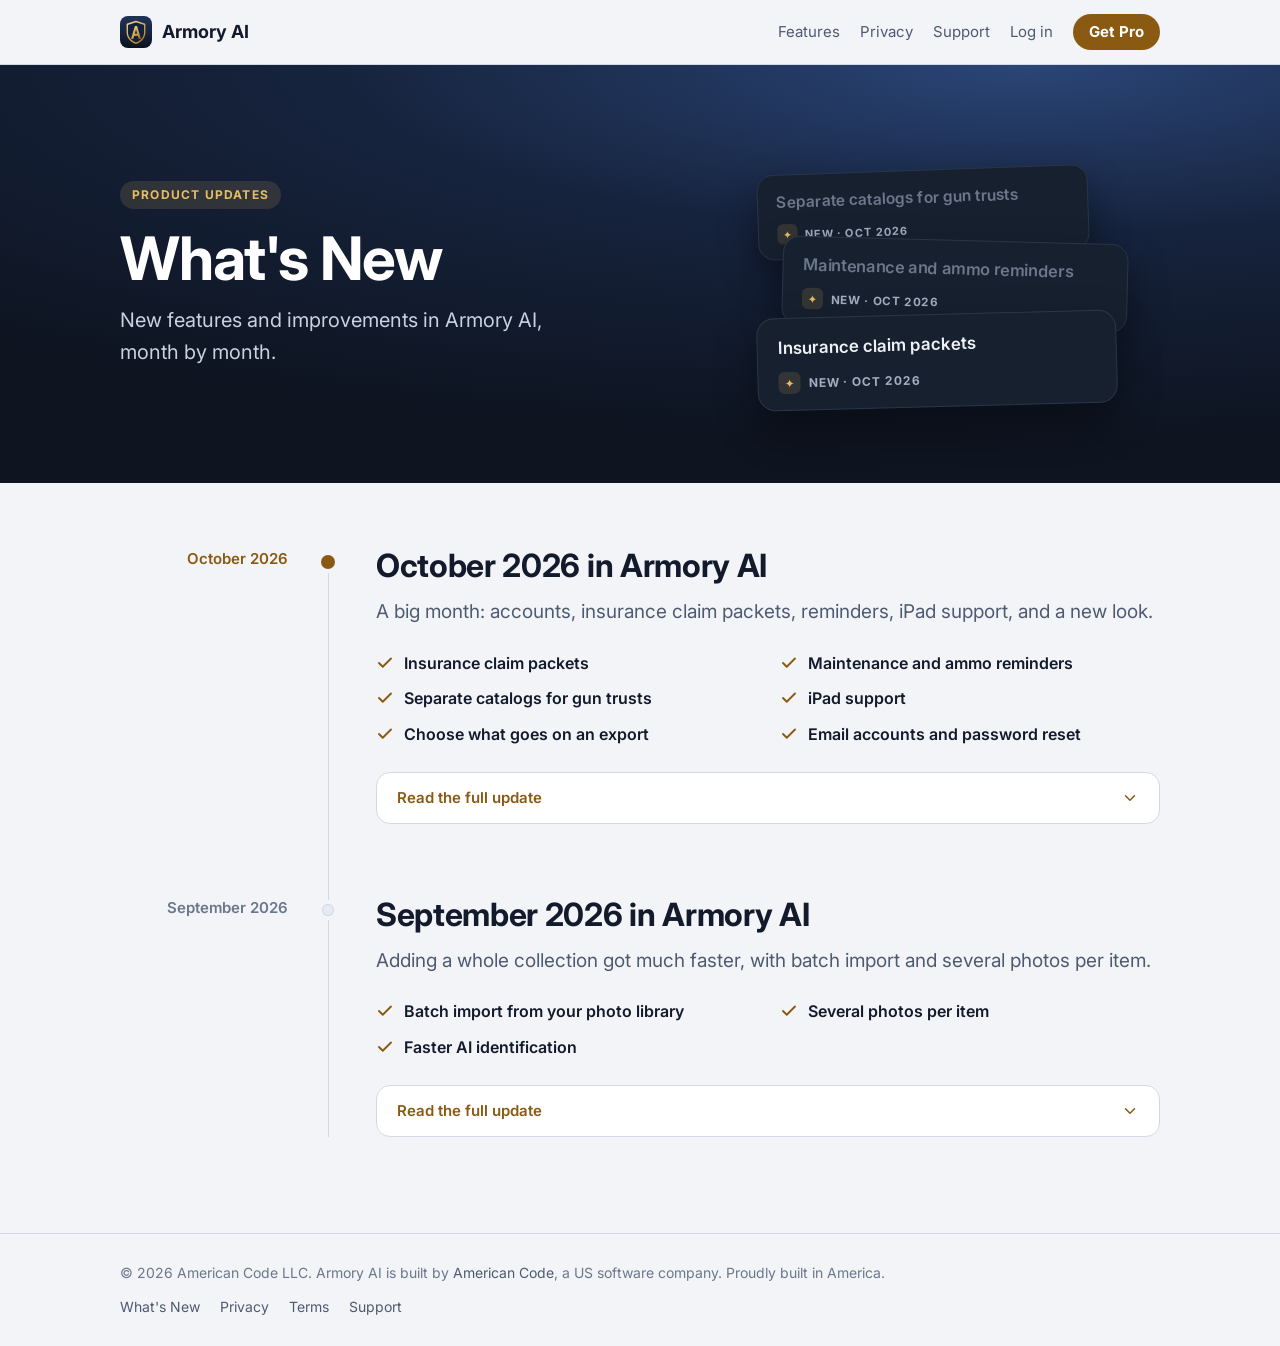
==== commit 5b5b3bba: "fix(site): readable header in light mode, and a Log in link The sticky header's background was alway" ====
--- a/changelog/index.html
+++ b/changelog/index.html
@@ -23,6 +23,7 @@
         <a href="/#features">Features</a>
         <a href="/privacy/">Privacy</a>
         <a href="/support/">Support</a>
+        <a class="nav-keep" href="https://app.armoryai.app">Log in</a>
         <a class="nav-cta" href="/pro/">Get Pro</a>
       </nav>
     </div>
--- a/styles.css
+++ b/styles.css
@@ -12,11 +12,14 @@
   --hero: #1d3157;
   --danger: #ff7a70;
   --max: 1080px;
+  /* The sticky header: the page color, slightly see-through. */
+  --header-bg: rgba(14, 20, 32, 0.85);
   color-scheme: dark;
 }
 @media (prefers-color-scheme: light) {
   :root {
     --bg: #f2f4f8;
+    --header-bg: rgba(242, 244, 248, 0.88);
     --surface: #ffffff;
     --surface-2: #e6eaf1;
     --border: #d3d9e4;
@@ -47,7 +50,7 @@
 .wrap { max-width: var(--max); margin: 0 auto; padding: 0 20px; }
 
 /* Header */
-.site-header { border-bottom: 1px solid var(--border); position: sticky; top: 0; z-index: 10; background: rgba(14, 20, 32, 0.85); -webkit-backdrop-filter: saturate(160%) blur(14px); backdrop-filter: saturate(160%) blur(14px); }
+.site-header { border-bottom: 1px solid var(--border); position: sticky; top: 0; z-index: 10; background: var(--header-bg); -webkit-backdrop-filter: saturate(160%) blur(14px); backdrop-filter: saturate(160%) blur(14px); }
 .site-header .wrap { display: flex; align-items: center; justify-content: space-between; gap: 16px; height: 64px; }
 .brand { display: flex; align-items: center; gap: 10px; color: var(--text); text-decoration: none; font-weight: 700; font-size: 18px; white-space: nowrap; flex: none; }
 .brand img { width: 32px; height: 32px; border-radius: 8px; }
@@ -259,6 +262,16 @@
   .tl-highlights { grid-template-columns: 1fr; }
 }
 
+/* 404 (website/404.html): one centered navy panel filling the page. */
+.not-found { min-height: calc(100vh - 64px - 90px); display: flex; align-items: center; }
+.not-found .wrap { display: block; width: 100%; max-width: 640px; text-align: center; }
+.not-found-code { margin: 0 0 8px; color: #e8bc63; font-size: clamp(72px, 14vw, 120px); font-weight: 700; line-height: 1; letter-spacing: -0.03em; }
+.not-found h1 { font-size: clamp(32px, 5vw, 44px); }
+.not-found .lede { margin: 0 auto 32px; }
+.not-found .cta { justify-content: center; gap: 24px; }
+.not-found .hero-note { margin: 28px auto 0; text-align: center; }
+.not-found .hero-note a { color: #e8bc63; }
+
 /* Footer */
 .site-footer { border-top: 1px solid var(--border); color: var(--text-3); font-size: 14px; }
 .site-footer .wrap { display: flex; flex-wrap: wrap; gap: 12px 24px; justify-content: space-between; padding-top: 28px; padding-bottom: 28px; }
@@ -300,3 +313,9 @@
   .site-footer .wrap { flex-direction: column; }
   .site-footer nav { flex-wrap: wrap; gap: 10px 20px; }
 }
+
+/* Every screen: phone, iPad and desktop in one picture. */
+.everywhere { text-align: center; }
+.everywhere .sub { margin-left: auto; margin-right: auto; }
+.everywhere .sub a { color: var(--brass); }
+.devices { display: block; width: 100%; height: auto; margin: -40px auto 0; max-width: 1240px; }
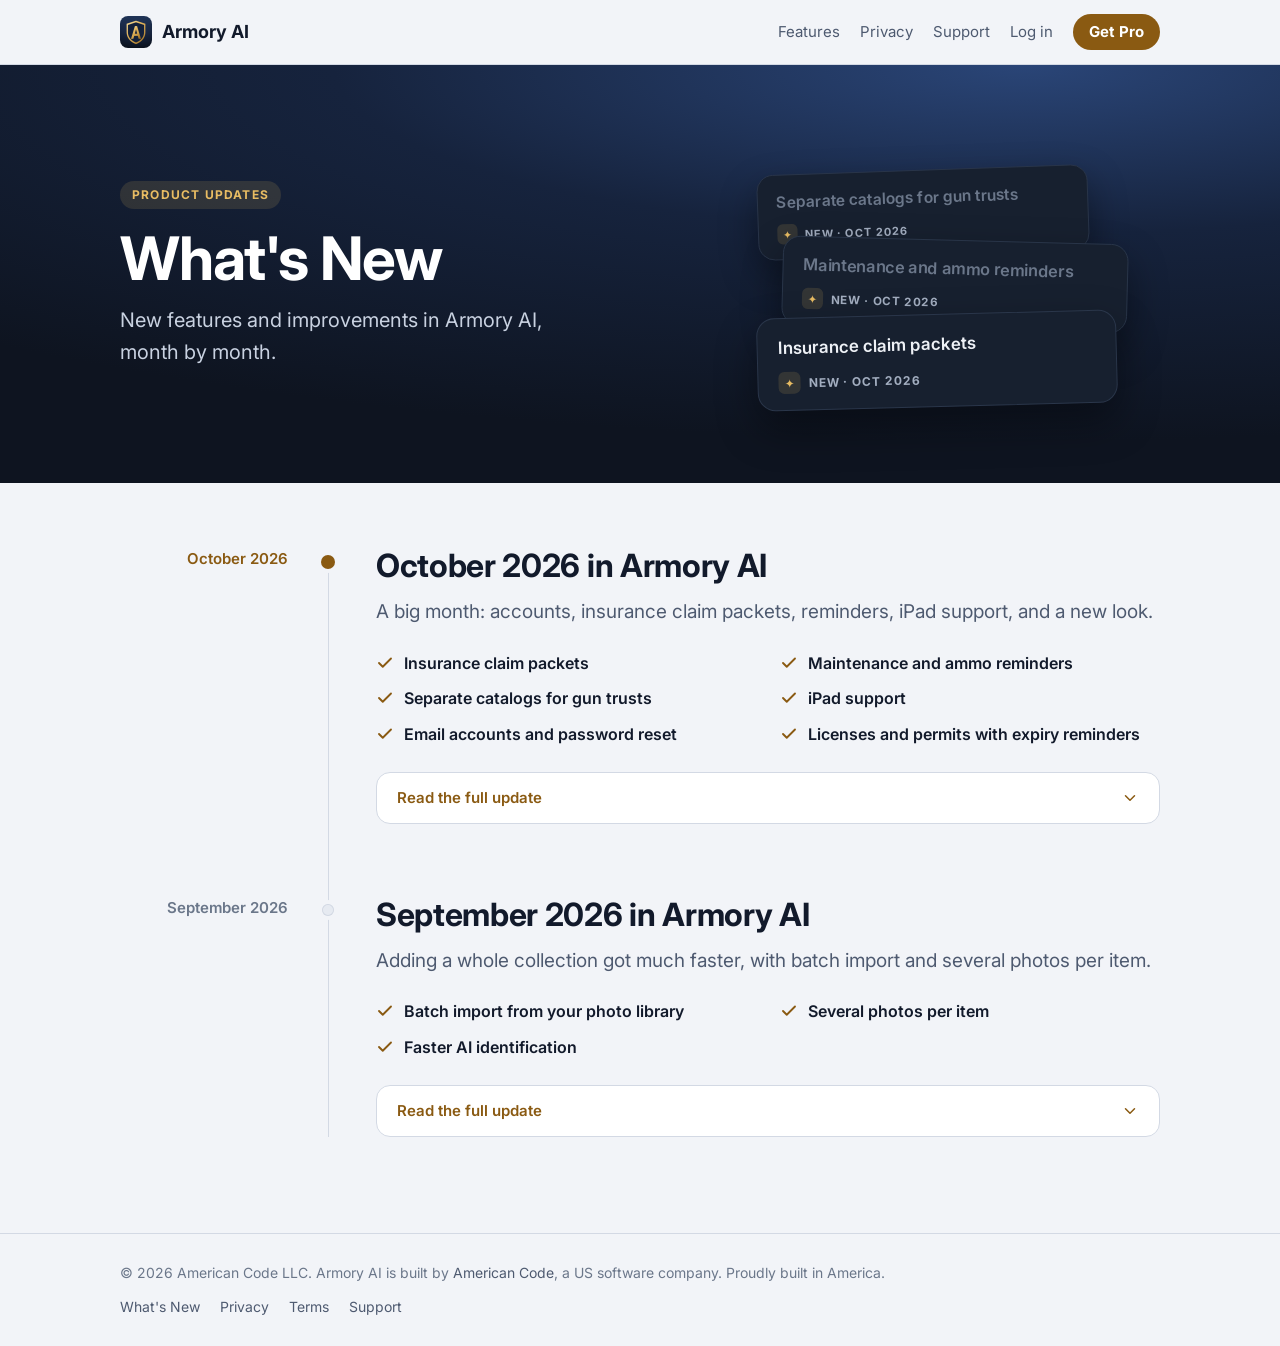
==== commit fe9fa3a3: "docs(site): October changelog page Co-Authored-By: Claude Opus 5.5 <noreply@anthropic.com> Claude-Se" ====
--- a/changelog/index.html
+++ b/changelog/index.html
@@ -46,8 +46,8 @@
           <div class="tl-body">
             <h2><a href="#2026-10">October 2026 in Armory AI</a></h2>
             <p class="tl-summary">A big month: accounts, insurance claim packets, reminders, iPad support, and a new look.</p>
-            <ul class="tl-highlights"><li><svg viewBox="0 0 24 24" aria-hidden="true"><path d="M20 6 9 17l-5-5"/></svg>Insurance claim packets</li><li><svg viewBox="0 0 24 24" aria-hidden="true"><path d="M20 6 9 17l-5-5"/></svg>Maintenance and ammo reminders</li><li><svg viewBox="0 0 24 24" aria-hidden="true"><path d="M20 6 9 17l-5-5"/></svg>Separate catalogs for gun trusts</li><li><svg viewBox="0 0 24 24" aria-hidden="true"><path d="M20 6 9 17l-5-5"/></svg>iPad support</li><li><svg viewBox="0 0 24 24" aria-hidden="true"><path d="M20 6 9 17l-5-5"/></svg>Choose what goes on an export</li><li><svg viewBox="0 0 24 24" aria-hidden="true"><path d="M20 6 9 17l-5-5"/></svg>Email accounts and password reset</li></ul>
-            <details class="tl-details"><summary><span class="tl-more">Read the full update</span><span class="tl-less">Hide details</span><svg viewBox="0 0 24 24" aria-hidden="true"><path d="m6 9 6 6 6-6"/></svg></summary><div class="tl-full"><h3>New</h3><ul><li>Create an account with your email, and reset your password with a code if you forget it.</li><li>Report a Loss builds a claim packet from your records, ready to send to your insurer.</li><li>Reminders for cleaning, low ammo and yearly check-ups, with optional notifications you can turn on or off one by one.</li><li>Multiple catalogs, for example to keep items held in a gun trust separate.</li><li>iPad support, including landscape.</li><li>Batch import now works for accessories and ammunition too.</li><li>Export and share your catalog with Armory AI Pro.</li><li>Choose what goes on an export: show serial numbers in full, only the last 4, or not at all, and leave out values, purchase dates, notes or photos.</li><li>Duplicate check: the app warns you when you save an item that&#x27;s already in your catalog, and can scan your whole catalog from Settings.</li><li>Favorites, tags, your own sort order, quick actions and a range-trip log.</li><li>Collection stats, including what you&#x27;ve spent over time.</li><li>Achievements and badges, which you can share.</li><li>Share cards for your collection, with a choice of looks and highlight photos.</li><li>Dictate your notes instead of typing them.</li><li>AI identification recognizes accessory brands from their logos and designs.</li><li>Add an item by typing in its details, with no photo needed.</li><li>Refer a Friend.</li><li>Delete your account and all of its data from inside the app.</li><li>Choose an app icon, with light, dark and tinted versions.</li></ul><h3>Improved</h3><ul><li>You&#x27;re asked once before any photo is sent for AI identification, and your answer follows you to every device.</li><li>Serial numbers are encrypted when stored.</li><li>A new Midnight and Brass look.</li><li>Photos and lists load faster.</li><li>Import groups photos into items more accurately, and you can swipe through photos.</li><li>Your collection refreshes when you come back to the app.</li><li>Prices show with a dollar sign.</li><li>Your profile picture is saved to your account, so it shows on every device.</li></ul><h3>Fixed</h3><ul><li>Face ID no longer locks the app again while it&#x27;s unlocking.</li><li>Sharing your collection no longer hangs.</li><li>The range log no longer freezes after 50 rounds.</li><li>Camera controls no longer hide behind the preview.</li><li>Easier-to-read labels in light mode.</li><li>Security and reliability improvements.</li></ul></div></details>
+            <ul class="tl-highlights"><li><svg viewBox="0 0 24 24" aria-hidden="true"><path d="M20 6 9 17l-5-5"/></svg>Insurance claim packets</li><li><svg viewBox="0 0 24 24" aria-hidden="true"><path d="M20 6 9 17l-5-5"/></svg>Maintenance and ammo reminders</li><li><svg viewBox="0 0 24 24" aria-hidden="true"><path d="M20 6 9 17l-5-5"/></svg>Separate catalogs for gun trusts</li><li><svg viewBox="0 0 24 24" aria-hidden="true"><path d="M20 6 9 17l-5-5"/></svg>iPad support</li><li><svg viewBox="0 0 24 24" aria-hidden="true"><path d="M20 6 9 17l-5-5"/></svg>Email accounts and password reset</li><li><svg viewBox="0 0 24 24" aria-hidden="true"><path d="M20 6 9 17l-5-5"/></svg>Licenses and permits with expiry reminders</li></ul>
+            <details class="tl-details"><summary><span class="tl-more">Read the full update</span><span class="tl-less">Hide details</span><svg viewBox="0 0 24 24" aria-hidden="true"><path d="m6 9 6 6 6-6"/></svg></summary><div class="tl-full"><h3>New</h3><ul><li>Create an account with your email, and reset your password with a code if you forget it.</li><li>Report a Loss builds a claim packet from your records, ready to send to your insurer.</li><li>Reminders for cleaning, low ammo and yearly check-ups, with optional notifications you can turn on or off one by one.</li><li>Multiple catalogs, for example to keep items held in a gun trust separate.</li><li>iPad support, including landscape.</li><li>Batch import now works for accessories and ammunition too.</li><li>Export and share your catalog with Armory AI Pro.</li><li>Choose what goes on an export: show serial numbers in full, only the last 4, or not at all, and leave out values, purchase dates, notes or photos.</li><li>Duplicate check: the app warns you when you save an item that&#x27;s already in your catalog, and can scan your whole catalog from Settings.</li><li>Favorites, tags, your own sort order, quick actions and a range-trip log.</li><li>Collection stats, including what you&#x27;ve spent over time.</li><li>Achievements and badges, which you can share.</li><li>Share cards for your collection, with a choice of looks and highlight photos.</li><li>Dictate your notes instead of typing them.</li><li>AI identification recognizes accessory brands from their logos and designs.</li><li>Add an item by typing in its details, with no photo needed.</li><li>Refer a Friend.</li><li>Keep your carry permits and other licenses in the app, one per state, with a photo of each card and a reminder before each one expires.</li><li>See your catalog as a compact list instead of photo cards, from Filter &amp; sort.</li><li>Delete your account and all of its data from inside the app.</li><li>Choose an app icon, with light, dark and tinted versions.</li></ul><h3>Improved</h3><ul><li>You&#x27;re asked once before any photo is sent for AI identification, and your answer follows you to every device.</li><li>Serial numbers are encrypted when stored.</li><li>A new Midnight and Brass look.</li><li>Photos and lists load faster.</li><li>Import groups photos into items more accurately, and you can swipe through photos.</li><li>Your collection refreshes when you come back to the app.</li><li>Prices show with a dollar sign.</li><li>Your profile picture is saved to your account, so it shows on every device.</li></ul><h3>Fixed</h3><ul><li>Face ID no longer locks the app again while it&#x27;s unlocking.</li><li>Sharing your collection no longer hangs.</li><li>The range log no longer freezes after 50 rounds.</li><li>Camera controls no longer hide behind the preview.</li><li>Easier-to-read labels in light mode.</li><li>Security and reliability improvements.</li></ul></div></details>
           </div>
         </article>
       <article class="tl-entry" id="2026-09">
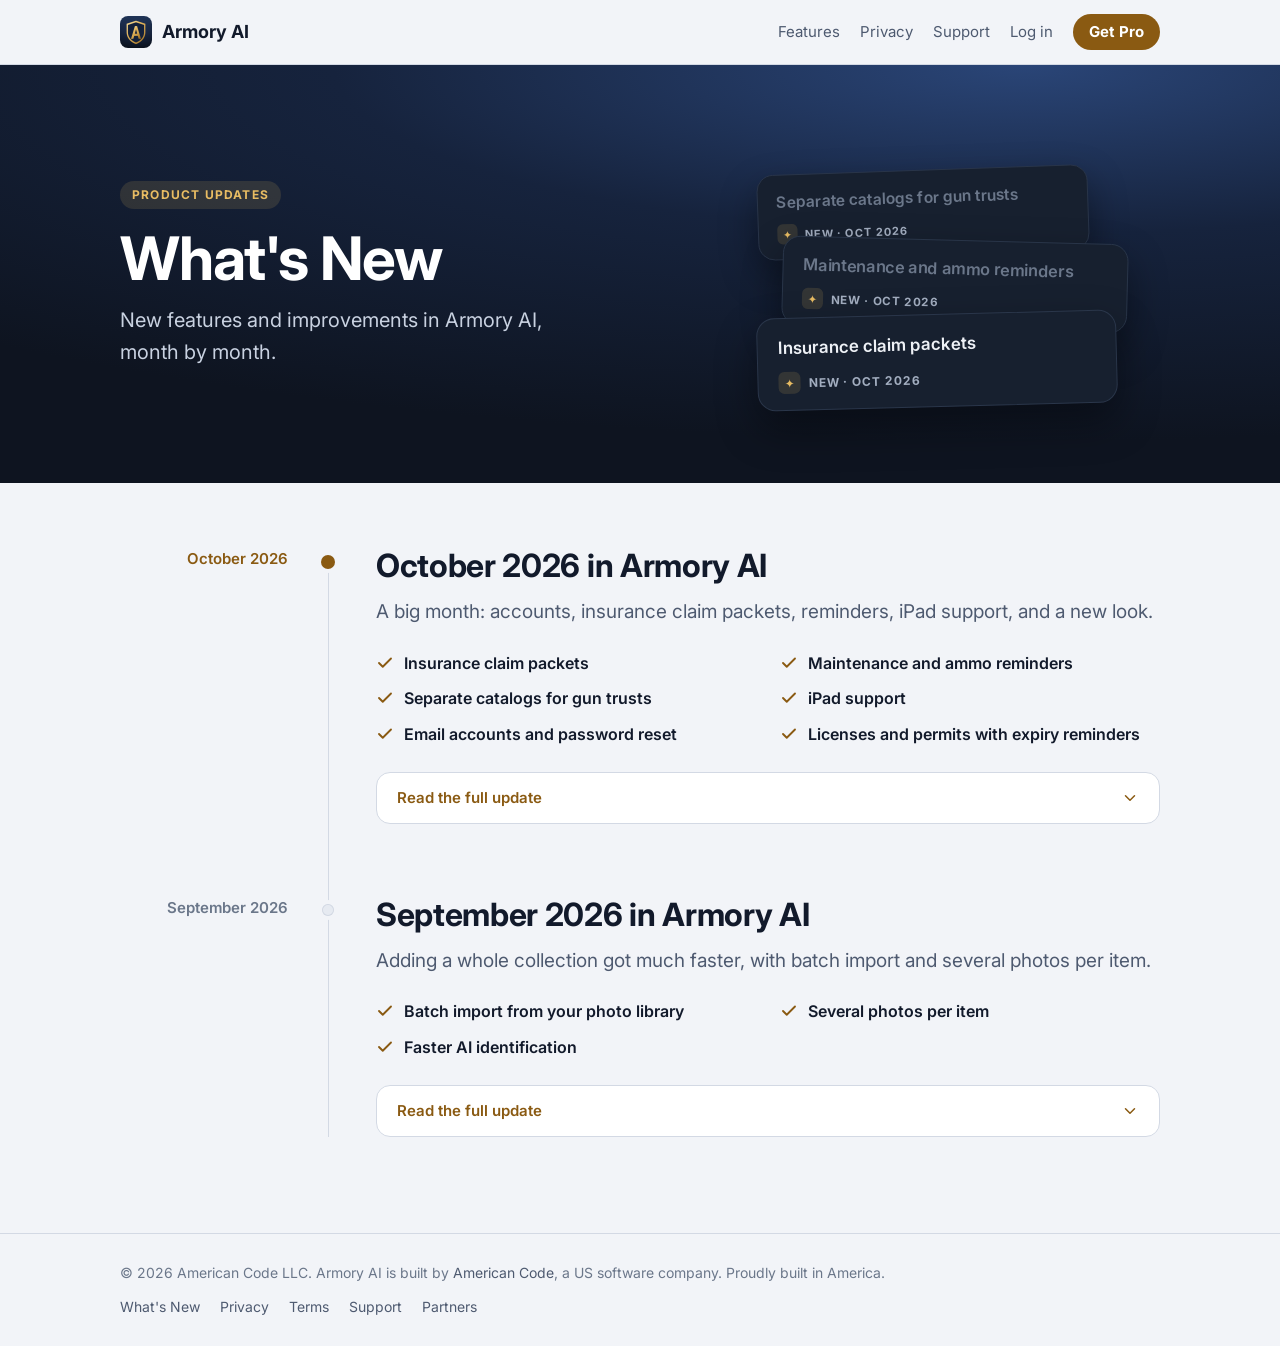
==== commit 1cf42a70: "feat(site): link the partner application from the marketing site Every page's footer gets Partners (" ====
--- a/changelog/index.html
+++ b/changelog/index.html
@@ -23,7 +23,7 @@
         <a href="/#features">Features</a>
         <a href="/privacy/">Privacy</a>
         <a href="/support/">Support</a>
-        <a class="nav-keep" href="https://app.armoryai.app">Log in</a>
+        <a class="nav-keep" href="https://my.armoryai.app">Log in</a>
         <a class="nav-cta" href="/pro/">Get Pro</a>
       </nav>
     </div>
@@ -47,7 +47,7 @@
             <h2><a href="#2026-10">October 2026 in Armory AI</a></h2>
             <p class="tl-summary">A big month: accounts, insurance claim packets, reminders, iPad support, and a new look.</p>
             <ul class="tl-highlights"><li><svg viewBox="0 0 24 24" aria-hidden="true"><path d="M20 6 9 17l-5-5"/></svg>Insurance claim packets</li><li><svg viewBox="0 0 24 24" aria-hidden="true"><path d="M20 6 9 17l-5-5"/></svg>Maintenance and ammo reminders</li><li><svg viewBox="0 0 24 24" aria-hidden="true"><path d="M20 6 9 17l-5-5"/></svg>Separate catalogs for gun trusts</li><li><svg viewBox="0 0 24 24" aria-hidden="true"><path d="M20 6 9 17l-5-5"/></svg>iPad support</li><li><svg viewBox="0 0 24 24" aria-hidden="true"><path d="M20 6 9 17l-5-5"/></svg>Email accounts and password reset</li><li><svg viewBox="0 0 24 24" aria-hidden="true"><path d="M20 6 9 17l-5-5"/></svg>Licenses and permits with expiry reminders</li></ul>
-            <details class="tl-details"><summary><span class="tl-more">Read the full update</span><span class="tl-less">Hide details</span><svg viewBox="0 0 24 24" aria-hidden="true"><path d="m6 9 6 6 6-6"/></svg></summary><div class="tl-full"><h3>New</h3><ul><li>Create an account with your email, and reset your password with a code if you forget it.</li><li>Report a Loss builds a claim packet from your records, ready to send to your insurer.</li><li>Reminders for cleaning, low ammo and yearly check-ups, with optional notifications you can turn on or off one by one.</li><li>Multiple catalogs, for example to keep items held in a gun trust separate.</li><li>iPad support, including landscape.</li><li>Batch import now works for accessories and ammunition too.</li><li>Export and share your catalog with Armory AI Pro.</li><li>Choose what goes on an export: show serial numbers in full, only the last 4, or not at all, and leave out values, purchase dates, notes or photos.</li><li>Duplicate check: the app warns you when you save an item that&#x27;s already in your catalog, and can scan your whole catalog from Settings.</li><li>Favorites, tags, your own sort order, quick actions and a range-trip log.</li><li>Collection stats, including what you&#x27;ve spent over time.</li><li>Achievements and badges, which you can share.</li><li>Share cards for your collection, with a choice of looks and highlight photos.</li><li>Dictate your notes instead of typing them.</li><li>AI identification recognizes accessory brands from their logos and designs.</li><li>Add an item by typing in its details, with no photo needed.</li><li>Refer a Friend.</li><li>Keep your carry permits and other licenses in the app, one per state, with a photo of each card and a reminder before each one expires.</li><li>See your catalog as a compact list instead of photo cards, from Filter &amp; sort.</li><li>Delete your account and all of its data from inside the app.</li><li>Choose an app icon, with light, dark and tinted versions.</li></ul><h3>Improved</h3><ul><li>You&#x27;re asked once before any photo is sent for AI identification, and your answer follows you to every device.</li><li>Serial numbers are encrypted when stored.</li><li>A new Midnight and Brass look.</li><li>Photos and lists load faster.</li><li>Import groups photos into items more accurately, and you can swipe through photos.</li><li>Your collection refreshes when you come back to the app.</li><li>Prices show with a dollar sign.</li><li>Your profile picture is saved to your account, so it shows on every device.</li></ul><h3>Fixed</h3><ul><li>Face ID no longer locks the app again while it&#x27;s unlocking.</li><li>Sharing your collection no longer hangs.</li><li>The range log no longer freezes after 50 rounds.</li><li>Camera controls no longer hide behind the preview.</li><li>Easier-to-read labels in light mode.</li><li>Security and reliability improvements.</li></ul></div></details>
+            <details class="tl-details"><summary><span class="tl-more">Read the full update</span><span class="tl-less">Hide details</span><svg viewBox="0 0 24 24" aria-hidden="true"><path d="m6 9 6 6 6-6"/></svg></summary><div class="tl-full"><h3>New</h3><ul><li>Create an account with your email, and reset your password with a code if you forget it.</li><li>Report a Loss builds a claim packet from your records, ready to send to your insurer.</li><li>Reminders for cleaning, low ammo and yearly check-ups, with optional notifications you can turn on or off one by one.</li><li>Multiple catalogs, for example to keep items held in a gun trust separate.</li><li>iPad support, including landscape.</li><li>Batch import now works for accessories and ammunition too.</li><li>Export and share your catalog with Armory AI Pro.</li><li>Choose what goes on an export: show serial numbers in full, only the last 4, or not at all, and leave out values, purchase dates, notes or photos.</li><li>Duplicate check: the app warns you when you save an item that&#x27;s already in your catalog, and can scan your whole catalog from Settings.</li><li>Favorites, tags, your own sort order, quick actions and a range-trip log.</li><li>Log a whole range trip at once: several firearms, each with its rounds and ammo, plus where you shot and notes.</li><li>Collection stats, including what you&#x27;ve spent over time.</li><li>Achievements and badges, which you can share.</li><li>Share cards for your collection, with a choice of looks and highlight photos.</li><li>Dictate your notes instead of typing them.</li><li>AI identification recognizes accessory brands from their logos and designs.</li><li>Add an item by typing in its details, with no photo needed.</li><li>Refer a Friend.</li><li>Keep your carry permits and other licenses in the app, one per state, with a photo of each card and a reminder before each one expires.</li><li>See your catalog as a compact list instead of photo cards, from Filter &amp; sort.</li><li>Mark a firearm or accessory as sold or transferred to keep its record, including who it went to, instead of deleting it.</li><li>Track NFA items, such as suppressors and short-barreled rifles: which form (Form 4 or Form 1), when it was filed, who it&#x27;s registered to, and how long you&#x27;ve been waiting for approval.</li><li>Type an item in by hand straight from the + button or an empty catalog.</li><li>Delete your account and all of its data from inside the app.</li><li>Choose an app icon, with light, dark and tinted versions.</li><li>Use Armory AI on your computer at my.armoryai.app, with the same account and your catalog in sync. Sign in with a passkey, and have it remember your computer for 30 days.</li></ul><h3>Improved</h3><ul><li>Profile is organized into clear pages: Account, Privacy &amp; security, Notifications, Catalogs &amp; data, Appearance, and Help &amp; about. On a computer they open side by side.</li><li>Ammo value counts every round: add rounds per box and the total is worked out for you.</li><li>Dates are entered and shown the same way everywhere, and a month or year is enough when that&#x27;s all you know.</li><li>The upgrade offer after your first AI scan now waits until you&#x27;ve saved the item.</li><li>You&#x27;re asked once before any photo is sent for AI identification, and your answer follows you to every device.</li><li>Serial numbers are encrypted when stored.</li><li>A new Midnight and Brass look.</li><li>Photos and lists load faster.</li><li>Import groups photos into items more accurately, and you can swipe through photos.</li><li>Your collection refreshes when you come back to the app.</li><li>Prices show with a dollar sign.</li><li>Your profile picture is saved to your account, so it shows on every device.</li><li>On a computer, Armory AI works like a desktop app: an Add button for every way to add an item, search that&#x27;s always in view, right-click menus, keyboard shortcuts, and drag-and-drop photos.</li></ul><h3>Fixed</h3><ul><li>On a computer, Pro features now say they&#x27;re Pro up front instead of showing a connection error.</li><li>The insurance check-up no longer offers to mark an empty catalog as done.</li><li>Face ID no longer locks the app again while it&#x27;s unlocking.</li><li>Sharing your collection no longer hangs.</li><li>The range log no longer freezes after 50 rounds.</li><li>Camera controls no longer hide behind the preview.</li><li>Easier-to-read labels in light mode.</li><li>Security and reliability improvements.</li></ul></div></details>
           </div>
         </article>
       <article class="tl-entry" id="2026-09">
@@ -70,6 +70,7 @@
         <a href="/privacy/">Privacy</a>
         <a href="/terms/">Terms</a>
         <a href="/support/">Support</a>
+        <a href="https://my.armoryai.app/partners">Partners</a>
       </nav>
     </div>
   </footer>
--- a/styles.css
+++ b/styles.css
@@ -315,6 +315,10 @@
 }
 
 /* Every screen: phone, iPad and desktop in one picture. */
+/* Why we built it: a short story, centered, with less space below. */
+.story { text-align: center; padding-bottom: 32px; }
+.story .sub { margin: 0 auto 16px; }
+.story .sub:last-child { margin-bottom: 0; }
 .everywhere { text-align: center; }
 .everywhere .sub { margin-left: auto; margin-right: auto; }
 .everywhere .sub a { color: var(--brass); }
